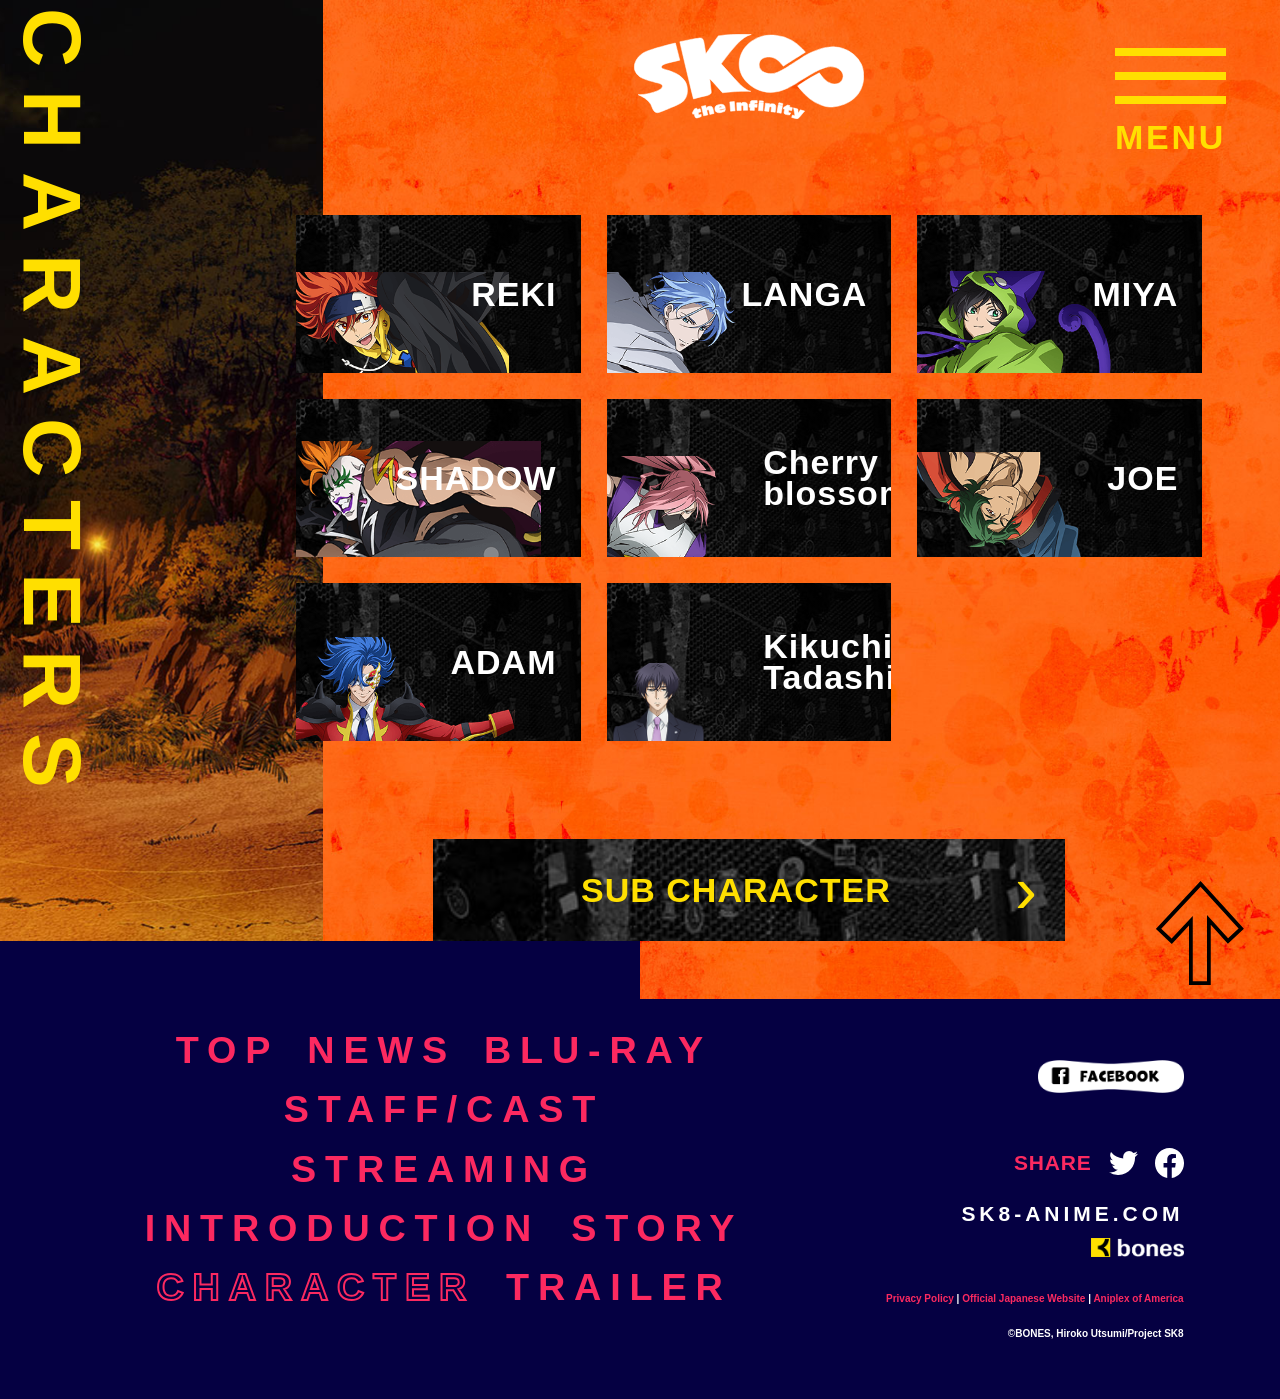
==== characters.html @ 61d5a705 "!add - Добавил секцию charactes - адаптировал заголовок" ====
<!DOCTYPE html>
<html lang="ru">
<head>
    <meta charset="UTF-8">
    <meta name="viewport" content="width=device-width, initial-scale=1.0">
    <link rel="stylesheet" href="reset.css">
    <link rel="stylesheet" href="style.css">
    <title>SK8 Infinity Characters</title>
</head>
<body class="page-characters">
    <div class="page">
        <button class="burger" type="button" aria-label="Open menu">
            <span class="burger__lines" aria-hidden="true">
                <span class="burger__line"></span>
                <span class="burger__line"></span>
                <span class="burger__line"></span>
            </span>
            <span class="burger__text">MENU</span>
        </button>

        <div class="menu-panel" aria-hidden="true">
            <div class="menu-panel__image" aria-hidden="true"></div>
            <nav class="menu-panel__nav" aria-label="Main navigation">
                <a class="menu-panel__link" href="index.html">TOP</a>
                <a class="menu-panel__link" href="index.html#news">NEWS</a>
                <a class="menu-panel__link" href="#">BLU-RAY</a>
                <a class="menu-panel__link" href="#">STAFF/CAST</a>
                <a class="menu-panel__link" href="#">STREAMING</a>
                <a class="menu-panel__link" href="#">INTRODUCTION</a>
                <a class="menu-panel__link" href="#">STORY</a>
                <a class="menu-panel__link menu-panel__link--current" href="characters.html">CHARACTER</a>
                <a class="menu-panel__link" href="#">TRAILER</a>
            </nav>
            <div class="menu-panel__social">
                <a class="menu-panel__facebook" href="#" aria-label="Facebook">
                    <img src="img/footer/btn_facebook.png" alt="Facebook">
                </a>
                <div class="menu-panel__share">
                    <span class="menu-panel__share-label">SHARE</span>
                    <a class="menu-panel__share-link" href="#" aria-label="Twitter">
                        <img src="img/footer/s_twitter.svg" alt="">
                    </a>
                    <a class="menu-panel__share-link" href="#" aria-label="Facebook">
                        <img src="img/footer/s_facebook.svg" alt="">
                    </a>
                </div>
            </div>
        </div>

        <main class="characters-page">
            <section class="characters-section js-reveal-section" aria-labelledby="characters-title">
                <div class="characters-section__bg characters-section__bg--left" aria-hidden="true"></div>
                <div class="characters-section__bg characters-section__bg--right" aria-hidden="true"></div>

                <div class="characters-section__inner">
                    <h1 class="characters-section__title" id="characters-title" aria-label="CHARACTERS">
                        <span class="characters-section__title-letter" aria-hidden="true">C</span>
                        <span class="characters-section__title-letter" aria-hidden="true">H</span>
                        <span class="characters-section__title-letter" aria-hidden="true">A</span>
                        <span class="characters-section__title-letter" aria-hidden="true">R</span>
                        <span class="characters-section__title-letter" aria-hidden="true">A</span>
                        <span class="characters-section__title-letter" aria-hidden="true">C</span>
                        <span class="characters-section__title-letter" aria-hidden="true">T</span>
                        <span class="characters-section__title-letter" aria-hidden="true">E</span>
                        <span class="characters-section__title-letter" aria-hidden="true">R</span>
                        <span class="characters-section__title-letter" aria-hidden="true">S</span>
                    </h1>

                    <div class="characters-section__stage">
                        <img class="characters-section__logo" src="img/logo/logo.svg" alt="SK8 the Infinity">

                        <div class="characters-grid">
                            <a class="characters-card characters-card--reki" href="#">
                                <img class="characters-card__image" src="img/section_characters/thumb_reki.png" alt="Reki">
                                <span class="characters-card__name">REKI</span>
                            </a>
                            <a class="characters-card characters-card--langa" href="#">
                                <img class="characters-card__image" src="img/section_characters/thumb_langa.png" alt="Langa">
                                <span class="characters-card__name">LANGA</span>
                            </a>
                            <a class="characters-card characters-card--miya" href="#">
                                <img class="characters-card__image" src="img/section_characters/thumb_miya.png" alt="Miya">
                                <span class="characters-card__name">MIYA</span>
                            </a>
                            <a class="characters-card characters-card--shadow" href="#">
                                <img class="characters-card__image" src="img/section_characters/thumb_shadow.png" alt="Shadow">
                                <span class="characters-card__name">SHADOW</span>
                            </a>
                            <a class="characters-card characters-card--cherry" href="#">
                                <img class="characters-card__image" src="img/section_characters/thumb_cherry.png" alt="Cherry blossom">
                                <span class="characters-card__name">Cherry blossom</span>
                            </a>
                            <a class="characters-card characters-card--joe" href="#">
                                <img class="characters-card__image" src="img/section_characters/thumb_joe.png" alt="Joe">
                                <span class="characters-card__name">JOE</span>
                            </a>
                            <a class="characters-card characters-card--adam" href="#">
                                <img class="characters-card__image" src="img/section_characters/thumb_adam.png" alt="Adam">
                                <span class="characters-card__name">ADAM</span>
                            </a>
                            <a class="characters-card characters-card--kikuchi" href="#">
                                <img class="characters-card__image" src="img/section_characters/thumb_kikuchi.png" alt="Kikuchi Tadashi">
                                <span class="characters-card__name">Kikuchi Tadashi</span>
                            </a>
                        </div>

                        <a class="characters-section__sub" href="#">
                            <span class="characters-section__sub-text">SUB CHARACTER</span>
                            <span class="characters-section__sub-arrow" aria-hidden="true">&rsaquo;</span>
                        </a>
                    </div>
                </div>

                <div class="characters-section__bottom-bg" aria-hidden="true">
                    <span class="characters-section__bottom-block characters-section__bottom-block--left"></span>
                    <span class="characters-section__bottom-block characters-section__bottom-block--right"></span>
                </div>

                <button class="characters-section__pagetop js-page-top" type="button" aria-label="Back to top">
                    <img src="img/logo/arrow_l_w.svg" alt="">
                </button>
            </section>
        </main>

        <footer class="footer footer--characters">
            <div class="footer__inner">
                <nav class="footer__nav" aria-label="Footer navigation">
                    <span class="footer__nav-row">
                        <a class="footer__nav-link" href="index.html">TOP</a>
                        <a class="footer__nav-link" href="index.html#news">NEWS</a>
                        <a class="footer__nav-link" href="#">BLU-RAY</a>
                    </span>
                    <span class="footer__nav-row">
                        <a class="footer__nav-link" href="#">STAFF/CAST</a>
                    </span>
                    <span class="footer__nav-row">
                        <a class="footer__nav-link" href="#">STREAMING</a>
                    </span>
                    <span class="footer__nav-row">
                        <a class="footer__nav-link" href="#">INTRODUCTION</a>
                        <a class="footer__nav-link" href="#">STORY</a>
                    </span>
                    <span class="footer__nav-row">
                        <a class="footer__nav-link footer__nav-link--current" href="characters.html">CHARACTER</a>
                        <a class="footer__nav-link" href="#">TRAILER</a>
                    </span>
                </nav>

                <div class="footer__side">
                    <a class="footer__facebook" href="#" aria-label="Facebook">
                        <img src="img/footer/btn_facebook.png" alt="Facebook">
                    </a>

                    <div class="footer__share">
                        <span class="footer__share-label">SHARE</span>
                        <a class="footer__share-link" href="#" aria-label="Twitter">
                            <img src="img/footer/s_twitter.svg" alt="">
                        </a>
                        <a class="footer__share-link" href="#" aria-label="Facebook">
                            <img src="img/footer/s_facebook.svg" alt="">
                        </a>
                    </div>

                    <p class="footer__site">SK8-ANIME.COM</p>
                    <a class="footer__studio" href="#" aria-label="bones">
                        <img src="img/footer/logo_bones.png" alt="bones">
                    </a>

                    <div class="footer__meta">
                        <p class="footer__policy">
                            <a href="#">Privacy Policy</a> |
                            <a href="#">Official Japanese Website</a> |
                            <a href="#">Aniplex of America</a>
                        </p>
                        <p class="footer__copy">&copy;BONES, Hiroko Utsumi/Project SK8</p>
                    </div>
                </div>
            </div>
        </footer>
    </div>

    <script src="script/main.js"></script>
</body>
</html>
---- style.css ----
html {
    background: #3f2095;
}

body {
    min-width: 320px;
    background: #3f2095;
    color: #ffffff;
    font-family: Arial, Helvetica, sans-serif;
}

body.is-menu-open {
    overflow: hidden;
}

img {
    display: block;
    max-width: 100%;
}

.page {
    min-height: 100vh;
    overflow: hidden;
}

.burger {
    position: fixed;
    top: 48px;
    right: 54px;
    z-index: 9999;
    isolation: isolate;
    display: inline-grid;
    justify-items: center;
    gap: 16px;
    border: 0;
    background: transparent;
    color: #fc2960;
    cursor: pointer;
    font: inherit;
}

.burger__lines {
    display: flex;
    flex-direction: column;
    justify-self: stretch;
    gap: 16px;
    width: 100%;
}

.burger__line {
    display: block;
    width: 100%;
    height: 8px;
    background: currentColor;
    transition: transform 0.45s cubic-bezier(0.25, 1, 0.5, 1);
}

.burger:hover .burger__line:nth-child(1),
.burger:focus-visible .burger__line:nth-child(1) {
    transform: translateY(24px);
}

.burger:hover .burger__line:nth-child(3),
.burger:focus-visible .burger__line:nth-child(3) {
    transform: translateY(-24px);
}

.burger__text {
    font-family: Impact, "Arial Black", Arial, sans-serif;
    font-size: 34px;
    font-weight: 900;
    line-height: 1;
    letter-spacing: 0.08em;
}

.burger.is-open .burger__line:nth-child(1) {
    transform: translateY(24px);
}

.burger.is-open .burger__line:nth-child(3) {
    transform: translateY(-24px);
}

.menu-panel {
    position: fixed;
    inset: 0;
    z-index: 9990;
    display: grid;
    grid-template-columns: 30.6% minmax(0, 1fr);
    background: #050042;
    opacity: 0;
    overflow-y: auto;
    visibility: hidden;
    pointer-events: none;
    transition: opacity 0.45s ease, visibility 0s linear 0.45s;
}

.menu-panel.is-open {
    opacity: 1;
    visibility: visible;
    pointer-events: auto;
    transition-delay: 0s;
}

.menu-panel__image {
    transform: translateX(-100%);
    background: url("img/burger_menu/menu_img.jpg") center center / cover no-repeat;
    transition: transform 0.85s cubic-bezier(0.16, 1, 0.3, 1);
}

.menu-panel.is-open .menu-panel__image {
    transform: translateX(0);
}

.menu-panel__nav {
    display: flex;
    flex-direction: column;
    align-items: flex-start;
    justify-content: center;
    gap: 20px;
    padding: 58px 9vw 54px 5.6vw;
    font-family: Impact, "Arial Black", Arial, sans-serif;
    font-size: clamp(36px, 3.45vw, 64px);
    font-weight: 900;
    line-height: 1;
    letter-spacing: 0.075em;
}

.menu-panel__link {
    color: #fc2960;
    text-decoration: none;
    -webkit-text-stroke: 0 transparent;
    opacity: 0;
    transform: translateX(90px) scaleX(1.08);
    transform-origin: right center;
    transition: color 0.12s ease, -webkit-text-stroke-color 0.12s ease;
}

.menu-panel.is-open .menu-panel__link {
    animation: menu-panel-link-in 0.55s cubic-bezier(0.16, 1, 0.3, 1) both;
}

.menu-panel.is-open .menu-panel__link:nth-child(1) {
    animation-delay: 0.18s;
}

.menu-panel.is-open .menu-panel__link:nth-child(2) {
    animation-delay: 0.24s;
}

.menu-panel.is-open .menu-panel__link:nth-child(3) {
    animation-delay: 0.3s;
}

.menu-panel.is-open .menu-panel__link:nth-child(4) {
    animation-delay: 0.36s;
}

.menu-panel.is-open .menu-panel__link:nth-child(5) {
    animation-delay: 0.42s;
}

.menu-panel.is-open .menu-panel__link:nth-child(6) {
    animation-delay: 0.48s;
}

.menu-panel.is-open .menu-panel__link:nth-child(7) {
    animation-delay: 0.54s;
}

.menu-panel.is-open .menu-panel__link:nth-child(8) {
    animation-delay: 0.6s;
}

.menu-panel.is-open .menu-panel__link:nth-child(9) {
    animation-delay: 0.66s;
}

.menu-panel__link:not(.menu-panel__link--current):hover,
.menu-panel__link:not(.menu-panel__link--current):focus-visible {
    color: transparent;
    -webkit-text-stroke: 2px #fc2960;
}

.menu-panel__link--current {
    color: transparent;
    -webkit-text-stroke: 2px #fc2960;
}

@keyframes menu-panel-link-in {
    from {
        opacity: 0;
        transform: translateX(90px) scaleX(1.08);
    }

    to {
        opacity: 1;
        transform: translateX(0) scaleX(1);
    }
}

.menu-panel__social {
    position: absolute;
    right: 34px;
    bottom: 14px;
    z-index: 1;
    display: grid;
    justify-items: end;
    gap: 22px;
    opacity: 0;
    transform: translateY(28px);
    transition: opacity 0.35s ease, transform 0.55s cubic-bezier(0.16, 1, 0.3, 1);
}

.menu-panel.is-open .menu-panel__social {
    opacity: 1;
    transform: translateY(0);
    transition-delay: 0.55s;
}

.menu-panel__facebook {
    display: block;
    width: 146px;
    transition: transform 0.35s cubic-bezier(0.16, 1, 0.3, 1);
}

.menu-panel__facebook:hover,
.menu-panel__facebook:focus-visible {
    transform: scale(1.05);
}

.menu-panel__facebook img {
    width: 100%;
}

.menu-panel__share {
    display: flex;
    align-items: center;
    gap: 16px;
}

.menu-panel__share-label {
    color: #fc2960;
    font-family: Impact, "Arial Black", Arial, sans-serif;
    font-size: 21px;
    font-weight: 900;
    line-height: 1;
}

.menu-panel__share-link {
    display: grid;
    place-items: center;
    width: 29px;
    height: 29px;
    transition: transform 0.35s cubic-bezier(0.16, 1, 0.3, 1);
}

.menu-panel__share-link:hover,
.menu-panel__share-link:focus-visible {
    transform: translateY(-4px);
}

.menu-panel__share-link img {
    width: 100%;
    height: 100%;
    object-fit: contain;
}

.hero {
    display: flex;
    align-items: flex-start;
    justify-content: center;
    min-height: 100vh;
    background: #3f2095;
    overflow: hidden;
    padding-top: 24px;
}

.hero__wrapper {
    position: relative;
    width: min(96vw, 1800px);
    min-width: 320px;
    aspect-ratio: 1800 / 1903;
    overflow: hidden;
    isolation: isolate;
    contain: layout paint;
}

.hero__bg,
.hero__layer {
    position: absolute;
    inset: 0;
    width: 100%;
    height: 100%;
    user-select: none;
    pointer-events: none;
}

.hero__bg {
    position: relative;
    z-index: 0;
    object-fit: cover;
}

.hero__layer {
    object-fit: cover;
}

.hero__lame {
    z-index: 1;
    object-fit: cover;
}

.hero__lame--middle {
    z-index: 4;
}

.hero__lame--front,
.hero__lame--small {
    z-index: 9;
}

.hero__character {
    z-index: 2;
}

.hero__character--joe,
.hero__character--miya,
.hero__character--cherry,
.hero__shadow {
    transform-origin: center bottom;
}

.hero__shadow {
    z-index: 3;
}

.hero__main {
    z-index: 6;
}

.hero__logo {
    position: absolute;
    left: 49%;
    bottom: 2.2%;
    z-index: 30;
    width: 25%;
    height: auto;
    transform: translateX(-50%) rotate(-4deg);
    user-select: none;
    pointer-events: none;
}

.facebook-ticker {
    position: absolute;
    left: 2.4%;
    bottom: 0.4%;
    z-index: 10;
    display: flex;
    align-items: center;
    width: 22%;
    min-width: 360px;
    height: 50px;
    overflow: hidden;
    background: #ffdf00;
    color: #050042;
    text-decoration: none;
}

.facebook-ticker__icon {
    flex: 0 0 auto;
    display: grid;
    place-items: center;
    width: 54px;
    height: 100%;
}

.facebook-ticker__icon img {
    width: 19px;
    height: 19px;
    object-fit: contain;
}

.facebook-ticker__viewport {
    flex: 1 1 auto;
    min-width: 0;
    overflow: hidden;
}

.facebook-ticker__track {
    display: flex;
    width: max-content;
    animation: facebookTicker 7s linear infinite;
}

.facebook-ticker__text {
    flex: 0 0 auto;
    padding-right: 38px;
    font-family: Impact, "Arial Black", Arial, sans-serif;
    font-size: 30px;
    font-weight: 900;
    line-height: 1;
    letter-spacing: 0.08em;
    white-space: nowrap;
}

@keyframes facebookTicker {
    from {
        transform: translateX(0);
    }

    to {
        transform: translateX(-33.333%);
    }
}

.scroll-down {
    position: absolute;
    right: 4.7%;
    bottom: 5.2%;
    z-index: 10;
    display: grid;
    justify-items: center;
    gap: 34px;
    color: #ffffff;
    pointer-events: none;
}

.scroll-down__text {
    display: flex;
    flex-direction: row-reverse;
    align-items: flex-start;
    gap: 8px;
    font-family: Impact, "Arial Black", Arial, sans-serif;
    font-size: 30px;
    font-weight: 900;
    line-height: 1;
    letter-spacing: 0.08em;
}

.scroll-down__word {
    writing-mode: vertical-rl;
    text-orientation: mixed;
}

.scroll-down__word:last-child {
    align-self: flex-end;
}

.scroll-down__arrow-wrap {
    display: block;
    width: 96px;
    animation: scrollArrowDown 0.85s cubic-bezier(0.45, 0, 0.55, 1) infinite alternate;
}

.scroll-down__arrow {
    width: 100%;
    height: auto;
    transform: rotate(90deg);
}

@keyframes scrollArrowDown {
    from {
        transform: translateY(0);
    }

    to {
        transform: translateY(18px);
    }
}

.announcement {
    background: #3f2095;
    padding: 72px 7% 15px;
    text-align: center;
}

.announcement__lead,
.announcement__title,
.announcement__button {
    font-family: Impact, "Arial Black", Arial, sans-serif;
    font-weight: 900;
    line-height: 1;
    letter-spacing: 0.04em;
}

.announcement__lead {
    color: #ffffff;
    font-size: clamp(24px, 3vw, 40px);
}

.announcement__title {
    margin-top: 14px;
    color: #ffdf00;
    font-size: clamp(34px, 5vw, 68px);
    letter-spacing: 10px;
}

.announcement__button {
    display: flex;
    align-items: center;
    justify-content: center;
    margin: 33px auto 0;
    width: min(100%, 700px);
    min-height: 76px;
    background: #fc2960;
    color: #ffffff;
    font-size: clamp(24px, 2.8vw, 38px);
    text-decoration: none;
}

.news-section {
    position: relative;
    overflow: hidden;
    background: url("img/section_news/bg_pc.jpg") center center / cover no-repeat;
    color: #050042;
    margin-top: 72px;
    padding: 96px 0 146px;
}

.news-section::before,
.news-section::after {
    position: absolute;
    z-index: 0;
    width: 34%;
    height: 58%;
    background-repeat: no-repeat;
    background-size: contain;
    pointer-events: none;
    content: "";
}

.news-section::before {
    top: 0;
    right: 0;
    background-image: url("img/section_news/news_bg_splash01.png");
    background-position: top right;
}

.news-section::after {
    bottom: 0;
    left: 0;
    background-image: url("img/section_news/news_bg_splash02.png");
    background-position: bottom left;
}

.news-section__inner {
    position: relative;
    z-index: 1;
    display: grid;
    grid-template-columns: 120px minmax(0, 1fr);
    gap: 34px;
    width: min(72vw, 1340px);
    margin: 0 auto;
}

.news-section__title {
    justify-self: end;
    writing-mode: vertical-rl;
    font-family: Impact, "Arial Black", Arial, sans-serif;
    font-weight: 900;
    font-size: 0;
    line-height: 0;
    letter-spacing: 0;
}

.news-section__title-letter {
    display: inline-block;
    opacity: 0;
    font-size: clamp(72px, 6.3vw, 118px);
    line-height: 0.72;
    letter-spacing: 0;
    transform: translate(-220px, 420px);
    transition: opacity 0.45s ease, transform 0.85s cubic-bezier(0.16, 1, 0.3, 1);
}

.news-section.is-visible .news-section__title-letter {
    opacity: 1;
    transform: translate(0, 0);
}

.news-section.is-visible .news-section__title-letter:nth-child(1) {
    transition-delay: 0.3s;
}

.news-section.is-visible .news-section__title-letter:nth-child(2) {
    transition-delay: 0.42s;
}

.news-section.is-visible .news-section__title-letter:nth-child(3) {
    transition-delay: 0.54s;
}

.news-section.is-visible .news-section__title-letter:nth-child(4) {
    transition-delay: 0.66s;
}

.news-section:not(.is-visible) .news-section__title-letter:nth-child(1) {
    transition-delay: 0.18s;
}

.news-section:not(.is-visible) .news-section__title-letter:nth-child(2) {
    transition-delay: 0.12s;
}

.news-section:not(.is-visible) .news-section__title-letter:nth-child(3) {
    transition-delay: 0.06s;
}

.news-section:not(.is-visible) .news-section__title-letter:nth-child(4) {
    transition-delay: 0s;
}

.news-section__content {
    min-width: 0;
    padding-top: 24px;
}

.news-list {
    display: grid;
    gap: 11px;
    opacity: 0;
    transform: translateX(180px) scaleX(1.12);
    transform-origin: right center;
    transition: opacity 0.2s ease, transform 0.42s cubic-bezier(0.16, 1, 0.3, 1);
    transition-delay: 0s;
}

.news-section.is-visible .news-list {
    opacity: 1;
    transform: translateX(0) scaleX(1);
    transition-delay: 0.46s;
}

.news-list__item {
    position: relative;
    background: #050042;
    overflow: hidden;
}

.news-list__item::before {
    position: absolute;
    inset: 0;
    z-index: 0;
    transform: scaleX(0);
    transform-origin: left center;
    background: #ffdf00;
    transition: transform 0.55s cubic-bezier(0.16, 1, 0.3, 1);
    content: "";
}

.news-list__item:hover::before,
.news-list__item:focus-within::before {
    transform: scaleX(1);
}

.news-list__link {
    position: relative;
    z-index: 1;
    display: grid;
    grid-template-columns: 210px minmax(0, 1fr) 56px;
    align-items: center;
    min-height: 102px;
    padding: 0 18px 0 0;
    color: #ffffff;
    text-decoration: none;
    transition: color 0.25s ease;
}

.news-list__item:hover .news-list__link,
.news-list__item:focus-within .news-list__link {
    color: #050042;
}

.news-list__date {
    justify-self: start;
    transform: rotate(-5deg);
    background: #ffdf00;
    color: #050042;
    padding: 4px 10px 6px;
    font-family: Impact, "Arial Black", Arial, sans-serif;
    font-size: clamp(24px, 2vw, 38px);
    font-weight: 900;
    line-height: 0.9;
    letter-spacing: 0.02em;
    white-space: nowrap;
}

.news-list__text {
    min-width: 0;
    font-family: Impact, "Arial Black", Arial, sans-serif;
    font-size: clamp(17px, 1.25vw, 24px);
    font-weight: 900;
    line-height: 1.2;
}

.news-list__arrow {
    justify-self: center;
    color: #ffffff;
    font-family: Arial, Helvetica, sans-serif;
    font-size: 68px;
    font-weight: 400;
    line-height: 1;
    transition: color 0.25s ease;
}

.news-list__item:hover .news-list__arrow,
.news-list__item:focus-within .news-list__arrow {
    color: #050042;
}

.news-section__more {
    display: inline-flex;
    align-items: center;
    justify-content: flex-end;
    gap: 10px;
    float: right;
    margin-top: 28px;
    color: #050042;
    font-family: Impact, "Arial Black", Arial, sans-serif;
    font-size: 24px;
    font-weight: 900;
    line-height: 1;
    text-align: right;
    text-decoration: none;
    letter-spacing: 0.04em;
    opacity: 0;
    transform: translateX(180px) scaleX(1.12);
    transform-origin: right center;
    transition: opacity 0.2s ease, transform 0.42s cubic-bezier(0.16, 1, 0.3, 1);
    transition-delay: 0s;
}

.news-section.is-visible .news-section__more {
    opacity: 1;
    transform: translateX(0) scaleX(1);
    transition-delay: 0.46s;
}

.news-section__more span {
    display: inline-block;
    font-size: 16px;
    line-height: 1;
    transition: transform 0.35s cubic-bezier(0.16, 1, 0.3, 1);
}

.news-section__more:hover span,
.news-section__more:focus-visible span {
    transform: translateX(10px);
}

.news-section__cover {
    position: absolute;
    inset: -1px 0 -2px;
    z-index: 5;
    display: flex;
    clip-path: polygon(0 0, 100% 0, 100% calc(100% - 44px), 50% calc(100% - 44px), 50% calc(100% - 94px), 0 calc(100% - 94px));
    pointer-events: none;
}

.news-section__bottom-bg {
    position: absolute;
    inset: auto 0 -2px;
    z-index: 1;
    height: 102px;
    pointer-events: none;
}

.news-section__bottom-block {
    position: absolute;
    background: #050042;
}

.news-section__bottom-block--left {
    left: 0;
    bottom: 0;
    width: calc(50% + 1px);
    height: 94px;
}

.news-section__bottom-block--right {
    right: 0;
    bottom: 0;
    width: calc(50% + 1px);
    height: 44px;
}


.news-section__pagetop {
    position: absolute;
    right: 2.4%;
    bottom: 42px;
    z-index: 2;
    width: 104px;
    border: 0;
    background: transparent;
    cursor: pointer;
    transform: rotate(-90deg);
}

.news-section__pagetop img {
    width: 100%;
    height: auto;
    filter: brightness(0) saturate(100%) invert(6%) sepia(89%) saturate(2512%) hue-rotate(244deg) brightness(75%) contrast(112%);
    transition: transform 0.4s cubic-bezier(0.16, 1, 0.3, 1);
}

.news-section__pagetop:hover img,
.news-section__pagetop:focus-visible img {
    transform: translateX(14px);
}

.news-section__cover-line {
    flex: 1 0 25.08%;
    margin-left: -1px;
    background: #3f2095;
    transform: scaleY(1);
    transform-origin: center bottom;
    transition: transform 1.2s cubic-bezier(0.16, 1, 0.3, 1);
}

.news-section__cover-line:first-child {
    margin-left: 0;
}

.news-section.is-visible .news-section__cover-line {
    transform: scaleY(0);
}

.news-section.is-visible .news-section__cover-line:nth-child(4) {
    transition-delay: 0s;
}

.news-section.is-visible .news-section__cover-line:nth-child(3) {
    transition-delay: 0.12s;
}

.news-section.is-visible .news-section__cover-line:nth-child(2) {
    transition-delay: 0.24s;
}

.news-section.is-visible .news-section__cover-line:nth-child(1) {
    transition-delay: 0.36s;
}

.news-section:not(.is-visible) .news-section__cover-line:nth-child(4) {
    transition-delay: 0.36s;
}

.news-section:not(.is-visible) .news-section__cover-line:nth-child(3) {
    transition-delay: 0.24s;
}

.news-section:not(.is-visible) .news-section__cover-line:nth-child(2) {
    transition-delay: 0.12s;
}

.news-section:not(.is-visible) .news-section__cover-line:nth-child(1) {
    transition-delay: 0s;
}

.footer {
    position: relative;
    min-height: 290px;
    background: #050042;
    color: #ffffff;
    overflow: hidden;
}

.footer__inner {
    position: relative;
    display: grid;
    grid-template-columns: minmax(0, 1fr) 277px;
    column-gap: 6%;
    width: min(82%, 1046px);
    margin: 0 auto;
    padding: 32px 0 58px;
}

.footer__nav {
    display: flex;
    flex-direction: column;
    align-items: center;
    gap: 20px;
    max-width: 654px;
    font-family: Impact, "Arial Black", Arial, sans-serif;
    font-size: clamp(31px, 2.95vw, 51px);
    font-weight: 900;
    line-height: 1.04;
    letter-spacing: 0.234em;
    text-align: center;
}

.footer__nav-row {
    display: flex;
    align-items: center;
    justify-content: center;
    gap: 28px;
    width: 100%;
    white-space: nowrap;
}

.footer__nav-row:nth-child(4),
.footer__nav-row:nth-child(5) {
    gap: 31px;
}

.footer__nav-link {
    color: #fc2960;
    text-decoration: none;
    -webkit-text-stroke: 0 transparent;
    transition: color 0.25s ease, -webkit-text-stroke-color 0.25s ease;
}

.footer__nav-link:not(.footer__nav-link--current):hover,
.footer__nav-link:not(.footer__nav-link--current):focus-visible {
    color: transparent;
    -webkit-text-stroke: 2px #fc2960;
}

.footer__nav-link--current {
    color: transparent;
    -webkit-text-stroke: 2px #fc2960;
}

.footer__side {
    display: grid;
    justify-items: end;
    align-content: start;
    padding-top: 29px;
}

.footer__facebook {
    display: block;
    width: 146px;
    margin-left: 0;
    transition: transform 0.35s cubic-bezier(0.16, 1, 0.3, 1);
}

.footer__facebook:hover,
.footer__facebook:focus-visible {
    transform: scale(1.05);
}

.footer__facebook img {
    width: 100%;
}

.footer__share {
    display: flex;
    align-items: center;
    gap: 17px;
    margin-top: 55px;
    justify-self: end;
}

.footer__share-label {
    color: #fc2960;
    font-family: Impact, "Arial Black", Arial, sans-serif;
    font-size: 21px;
    font-weight: 900;
    letter-spacing: 0.04em;
}

.footer__share-link {
    display: grid;
    place-items: center;
    width: 29px;
    height: 29px;
    transition: transform 0.35s cubic-bezier(0.16, 1, 0.3, 1);
}

.footer__share-link:hover,
.footer__share-link:focus-visible {
    transform: translateY(-4px);
}

.footer__share-link img {
    width: 100%;
    height: 100%;
    object-fit: contain;
}

.footer__site {
    margin-top: 26px;
    font-family: Impact, "Arial Black", Arial, sans-serif;
    font-size: 21px;
    font-weight: 900;
    line-height: 1;
    letter-spacing: 0.19em;
    text-align: right;
}

.footer__studio {
    display: block;
    margin-top: 14px;
    width: 93px;
    transition: opacity 0.25s ease;
}

.footer__studio:hover,
.footer__studio:focus-visible {
    opacity: 0.75;
}

.footer__studio img {
    width: 100%;
}

.footer__meta {
    justify-self: end;
    margin-top: 34px;
    text-align: right;
}

.footer__policy,
.footer__copy {
    color: #ffffff;
    font-family: Arial, Helvetica, sans-serif;
    font-size: 10px;
    font-weight: 700;
    line-height: 1.5;
}

.footer__policy {
    white-space: nowrap;
}

.footer__policy a {
    color: #fc2960;
    text-decoration: none;
    white-space: nowrap;
}

.footer__policy a:hover,
.footer__policy a:focus-visible {
    text-decoration: underline;
}

.footer__copy {
    margin-top: 20px;
}

.page-characters .burger {
    color: #ffdf00;
}

.characters-page {
    background: #3f2095;
}

.characters-section {
    position: relative;
    overflow: hidden;
    min-height: 100vh;
    padding: 0 0 58px;
    background: #3f2095;
}

.characters-section__bg {
    position: absolute;
    top: 0;
    bottom: 0;
    background-repeat: no-repeat;
    background-size: cover;
    background-position: center;
    transition: transform 1s cubic-bezier(0.16, 1, 0.3, 1);
}

.characters-section__bg--left {
    left: 0;
    width: 27.6%;
    background-image: url("img/section_characters/bg_img_pc.jpg");
    transform: translateX(-100%);
}

.characters-section__bg--right {
    right: 0;
    width: 74.8%;
    background-image: url("img/section_characters/bg_orange_sp.jpg");
    transform: translateX(100%);
}

.characters-section.is-visible .characters-section__bg {
    transform: translateX(0);
}

.characters-section__inner {
    position: relative;
    z-index: 1;
    display: block;
    width: min(96vw, 1900px);
    margin: 0 auto;
    padding: 34px 52px 0 0;
}

.characters-section__title {
    position: absolute;
    top: 8px;
    left: -6px;
    display: block;
    z-index: 2;
    color: #ffdf00;
    font-family: Impact, "Arial Black", Arial, sans-serif;
    font-size: 82px;
    font-weight: 900;
    line-height: 0.78;
    letter-spacing: 0;
    text-transform: uppercase;
    writing-mode: vertical-rl;
    text-orientation: mixed;
}

.characters-section__title-letter {
    display: inline-block;
    opacity: 0;
    transform: translate(-54px, 110px);
    transition: transform 0.52s cubic-bezier(0.16, 1, 0.3, 1), opacity 0.36s ease;
}

.characters-section.is-visible .characters-section__title-letter {
    opacity: 1;
    transform: translate(0, 0);
}

.characters-section.is-visible .characters-section__title-letter:nth-child(1) {
    transition-delay: 0.08s;
}

.characters-section.is-visible .characters-section__title-letter:nth-child(2) {
    transition-delay: 0.12s;
}

.characters-section.is-visible .characters-section__title-letter:nth-child(3) {
    transition-delay: 0.16s;
}

.characters-section.is-visible .characters-section__title-letter:nth-child(4) {
    transition-delay: 0.2s;
}

.characters-section.is-visible .characters-section__title-letter:nth-child(5) {
    transition-delay: 0.24s;
}

.characters-section.is-visible .characters-section__title-letter:nth-child(6) {
    transition-delay: 0.28s;
}

.characters-section.is-visible .characters-section__title-letter:nth-child(7) {
    transition-delay: 0.32s;
}

.characters-section.is-visible .characters-section__title-letter:nth-child(8) {
    transition-delay: 0.36s;
}

.characters-section.is-visible .characters-section__title-letter:nth-child(9) {
    transition-delay: 0.4s;
}

.characters-section.is-visible .characters-section__title-letter:nth-child(10) {
    transition-delay: 0.44s;
}

.characters-section__stage {
    position: relative;
    padding-left: 270px;
    opacity: 0;
    transform: translateX(88px);
    transition: transform 0.95s cubic-bezier(0.16, 1, 0.3, 1), opacity 0.46s ease;
}

.characters-section.is-visible .characters-section__stage {
    opacity: 1;
    transform: translateX(0);
    transition-delay: 0.18s;
}

.characters-section__logo {
    width: clamp(210px, 18vw, 300px);
    margin: 0 auto 96px;
    transform: translateY(-46px);
    opacity: 0;
    transition: transform 0.72s cubic-bezier(0.16, 1, 0.3, 1), opacity 0.32s ease;
}

.characters-section.is-visible .characters-section__logo {
    transform: translateY(0);
    opacity: 1;
    transition-delay: 0.28s;
}

.characters-grid {
    display: grid;
    grid-template-columns: repeat(3, minmax(0, 1fr));
    gap: 26px;
    width: min(100%, 1080px);
    margin: 0 auto;
}

.characters-card {
    position: relative;
    display: flex;
    align-items: center;
    min-height: 158px;
    padding: 18px 24px;
    overflow: hidden;
    background: #101010 url("img/section_characters/thumb_base.jpg") center center / cover no-repeat;
    color: #ffffff;
    text-decoration: none;
    opacity: 0;
    transform: translateY(76px) scale(0.96);
    transition: transform 0.65s cubic-bezier(0.16, 1, 0.3, 1), opacity 0.36s ease;
}

.characters-card::after {
    content: "";
    position: absolute;
    inset: 0;
    background: linear-gradient(90deg, rgba(0, 0, 0, 0.08) 0%, rgba(0, 0, 0, 0.42) 44%, rgba(0, 0, 0, 0.76) 100%);
}

.characters-section.is-visible .characters-card {
    opacity: 1;
    transform: translateY(0) scale(1);
}

.characters-section.is-visible .characters-card:nth-child(1) {
    transition-delay: 0.34s;
}

.characters-section.is-visible .characters-card:nth-child(2) {
    transition-delay: 0.4s;
}

.characters-section.is-visible .characters-card:nth-child(3) {
    transition-delay: 0.46s;
}

.characters-section.is-visible .characters-card:nth-child(4) {
    transition-delay: 0.52s;
}

.characters-section.is-visible .characters-card:nth-child(5) {
    transition-delay: 0.58s;
}

.characters-section.is-visible .characters-card:nth-child(6) {
    transition-delay: 0.64s;
}

.characters-section.is-visible .characters-card:nth-child(7) {
    transition-delay: 0.7s;
}

.characters-section.is-visible .characters-card:nth-child(8) {
    transition-delay: 0.76s;
}

.characters-card:hover,
.characters-card:focus-visible {
    transform: translateY(-4px);
}

.characters-card__image,
.characters-card__name {
    position: relative;
    z-index: 1;
}

.characters-card__image {
    position: absolute;
    left: 0;
    bottom: 0;
    max-width: none;
    pointer-events: none;
}

.characters-card__name {
    margin-left: auto;
    font-family: Impact, "Arial Black", Arial, sans-serif;
    font-size: clamp(34px, 2.3vw, 52px);
    font-weight: 900;
    line-height: 0.96;
    letter-spacing: 0.03em;
    text-align: right;
}

.characters-card--reki .characters-card__image {
    width: 75%;
}

.characters-card--langa .characters-card__image {
    width: 75%;
}

.characters-card--miya .characters-card__image {
    width: 76%;
}

.characters-card--shadow .characters-card__image {
    width: 86%;
}

.characters-card--cherry .characters-card__image {
    width: 75%;
}

.characters-card--joe .characters-card__image {
    width: 78%;
}

.characters-card--adam .characters-card__image {
    width: 77%;
}

.characters-card--kikuchi .characters-card__image {
    width: 58%;
}

.characters-card--cherry .characters-card__name,
.characters-card--kikuchi .characters-card__name {
    max-width: 44%;
    line-height: 0.92;
}

.characters-section__sub {
    display: grid;
    grid-template-columns: 1fr auto;
    align-items: center;
    gap: 18px;
    width: min(100%, 632px);
    min-height: 102px;
    margin: 98px auto 0;
    padding: 0 28px 0 148px;
    background: #050505 url("img/section_characters/thumb_base.jpg") center center / cover no-repeat;
    color: #ffdf00;
    text-decoration: none;
}

.characters-section__sub-text,
.characters-section__sub-arrow {
    position: relative;
    z-index: 1;
}

.characters-section__sub-text {
    font-family: Impact, "Arial Black", Arial, sans-serif;
    font-size: clamp(34px, 2.5vw, 50px);
    font-weight: 900;
    line-height: 1;
    letter-spacing: 0.03em;
}

.characters-section__sub-arrow {
    font-size: 66px;
    line-height: 1;
    transition: transform 0.35s cubic-bezier(0.16, 1, 0.3, 1);
}

.characters-section__sub:hover .characters-section__sub-arrow,
.characters-section__sub:focus-visible .characters-section__sub-arrow {
    transform: translateX(10px);
}

.characters-section__bottom-bg {
    position: absolute;
    inset: auto 0 0;
    z-index: 1;
    height: 58px;
    pointer-events: none;
}

.characters-section__bottom-block {
    position: absolute;
    bottom: 0;
    background: #050042;
}

.characters-section__bottom-block--left {
    left: 0;
    width: 50%;
    height: 58px;
}

.characters-section__bottom-block--right {
    right: 0;
    width: 0;
    height: 0;
}

.characters-section__pagetop {
    position: absolute;
    right: 2.2%;
    bottom: 22px;
    z-index: 2;
    width: 104px;
    border: 0;
    background: transparent;
    cursor: pointer;
    transform: rotate(-90deg);
}

.characters-section__pagetop img {
    width: 100%;
    height: auto;
    filter: brightness(0) saturate(100%);
    transition: transform 0.4s cubic-bezier(0.16, 1, 0.3, 1);
}

.characters-section__pagetop:hover img,
.characters-section__pagetop:focus-visible img {
    transform: translateX(14px);
}

@media (max-width: 700px) {
    .burger {
        top: 28px;
        right: 24px;
        gap: 10px;
    }

    .burger__lines {
        gap: 10px;
    }

    .burger__line {
        height: 7px;
    }

    .burger:hover .burger__line:nth-child(1),
    .burger:focus-visible .burger__line:nth-child(1) {
        transform: translateY(17px);
    }

    .burger:hover .burger__line:nth-child(3),
    .burger:focus-visible .burger__line:nth-child(3) {
        transform: translateY(-17px);
    }

    .burger__text {
        font-size: 24px;
    }

    .burger.is-open .burger__line:nth-child(1) {
        transform: translateY(17px);
    }

    .burger.is-open .burger__line:nth-child(3) {
        transform: translateY(-17px);
    }

    .menu-panel {
        grid-template-columns: 1fr;
    }

    .menu-panel__image {
        display: none;
    }

    .menu-panel__nav {
        gap: 18px;
        padding: 76px 28px 34px;
        font-size: 34px;
    }

    .menu-panel__social {
        position: static;
        justify-items: start;
        gap: 22px;
        padding: 0 28px 26px;
    }

    .menu-panel__facebook {
        width: 138px;
    }

    .menu-panel__share-label {
        font-size: 20px;
    }

    .hero {
        align-items: stretch;
    }

    .hero__wrapper {
        width: 100vw;
    }

    .hero__logo {
        bottom: 2.8%;
        width: 58%;
    }

    .facebook-ticker {
        left: 0;
        bottom: 10%;
        width: 72%;
        min-width: 0;
        height: 42px;
    }

    .facebook-ticker__icon {
        width: 44px;
    }

    .facebook-ticker__icon img {
        width: 17px;
        height: 17px;
    }

    .facebook-ticker__text {
        padding-right: 28px;
        font-size: 24px;
    }

    .scroll-down {
        right: 5%;
        bottom: 5%;
        gap: 24px;
    }

    .scroll-down__text {
        font-size: 20px;
        gap: 6px;
    }

    .scroll-down__arrow-wrap {
        width: 64px;
    }

    .announcement {
        padding: 18px 18px 26px;
    }

    .announcement__title {
        margin-top: 10px;
        font-size: clamp(32px, 11vw, 52px);
    }

    .announcement__button {
        margin-top: 22px;
        min-height: 58px;
    }

    .news-section {
        margin-top: 48px;
        padding: 62px 18px 116px;
    }

    .news-section::before,
    .news-section::after {
        width: 58%;
        height: 36%;
    }

    .news-section__inner {
        display: block;
        width: 100%;
    }

    .news-section__title {
        margin-bottom: 24px;
        writing-mode: horizontal-tb;
    }

    .news-section__title-letter {
        font-size: 60px;
        line-height: 0.8;
        transform: translate(-120px, 120px);
    }

    .news-section__content {
        padding-top: 0;
    }

    .news-list__link {
        grid-template-columns: 1fr 34px;
        row-gap: 12px;
        min-height: 112px;
        padding: 14px 8px 14px 12px;
    }

    .news-list__date {
        grid-column: 1 / -1;
        font-size: 27px;
    }

    .news-list__text {
        font-size: 18px;
    }

    .news-list__arrow {
        font-size: 48px;
    }

    .news-section__more {
        margin-top: 22px;
        font-size: 22px;
    }

    .news-section__pagetop {
        right: 12px;
        bottom: -4px;
        width: 74px;
    }

    .news-section__bottom-bg {
        height: 82px;
    }

    .news-section__cover {
        clip-path: polygon(0 0, 100% 0, 100% calc(100% - 36px), 50% calc(100% - 36px), 50% calc(100% - 76px), 0 calc(100% - 76px));
    }

    .news-section__bottom-block--left {
        width: calc(50% + 1px);
        height: 76px;
    }

    .news-section__bottom-block--right {
        height: 36px;
        width: calc(50% + 1px);
    }

    .characters-section {
        min-height: auto;
        padding-bottom: 42px;
    }

    .characters-section__bg--left {
        width: 38%;
        background-position: 28% center;
    }

    .characters-section__bg--right {
        width: 74%;
        background-position: 58% center;
    }

    .characters-section__inner {
        display: block;
        width: 100%;
        padding: 28px 18px 0 0;
    }

    .characters-section__title {
        position: absolute;
        top: 8px;
        left: -10px;
        font-size: 48px;
        line-height: 0.8;
        z-index: 2;
    }

    .characters-section__title-letter {
        transform: translate(-22px, 56px);
    }

    .characters-section__stage {
        padding-left: 92px;
    }

    .characters-section__logo {
        width: 180px;
        margin: 12px auto 42px;
    }

    .characters-grid {
        grid-template-columns: 1fr;
        gap: 14px;
    }

    .characters-card {
        min-height: 124px;
        padding: 14px 18px;
    }

    .characters-card__name {
        font-size: 34px;
    }

    .characters-card--cherry .characters-card__name,
    .characters-card--kikuchi .characters-card__name {
        max-width: 48%;
    }

    .characters-section__sub {
        width: calc(100% - 36px);
        min-height: 74px;
        margin-top: 42px;
        padding: 0 20px 0 74px;
    }

    .characters-section__sub-text {
        font-size: 26px;
    }

    .characters-section__sub-arrow {
        font-size: 46px;
    }

    .characters-section__bottom-bg {
        height: 42px;
    }

    .characters-section__bottom-block--left {
        width: 52%;
        height: 42px;
    }

    .characters-section__pagetop {
        right: 10px;
        bottom: -4px;
        width: 74px;
    }

    .footer {
        min-height: auto;
    }

    .footer__inner {
        display: block;
        width: 88%;
        padding: 58px 0 120px;
    }

    .footer__nav {
        align-items: flex-start;
        gap: 18px;
        font-size: 26px;
        text-align: left;
    }

    .footer__nav-row {
        flex-wrap: wrap;
        justify-content: flex-start;
        gap: 14px 20px;
        white-space: normal;
    }

    .footer__side {
        margin-top: 48px;
        padding-top: 0;
    }

    .footer__facebook {
        width: 170px;
        margin-left: 0;
    }

    .footer__share {
        margin-top: 38px;
    }

    .footer__meta {
        margin-top: 34px;
        text-align: left;
    }

}
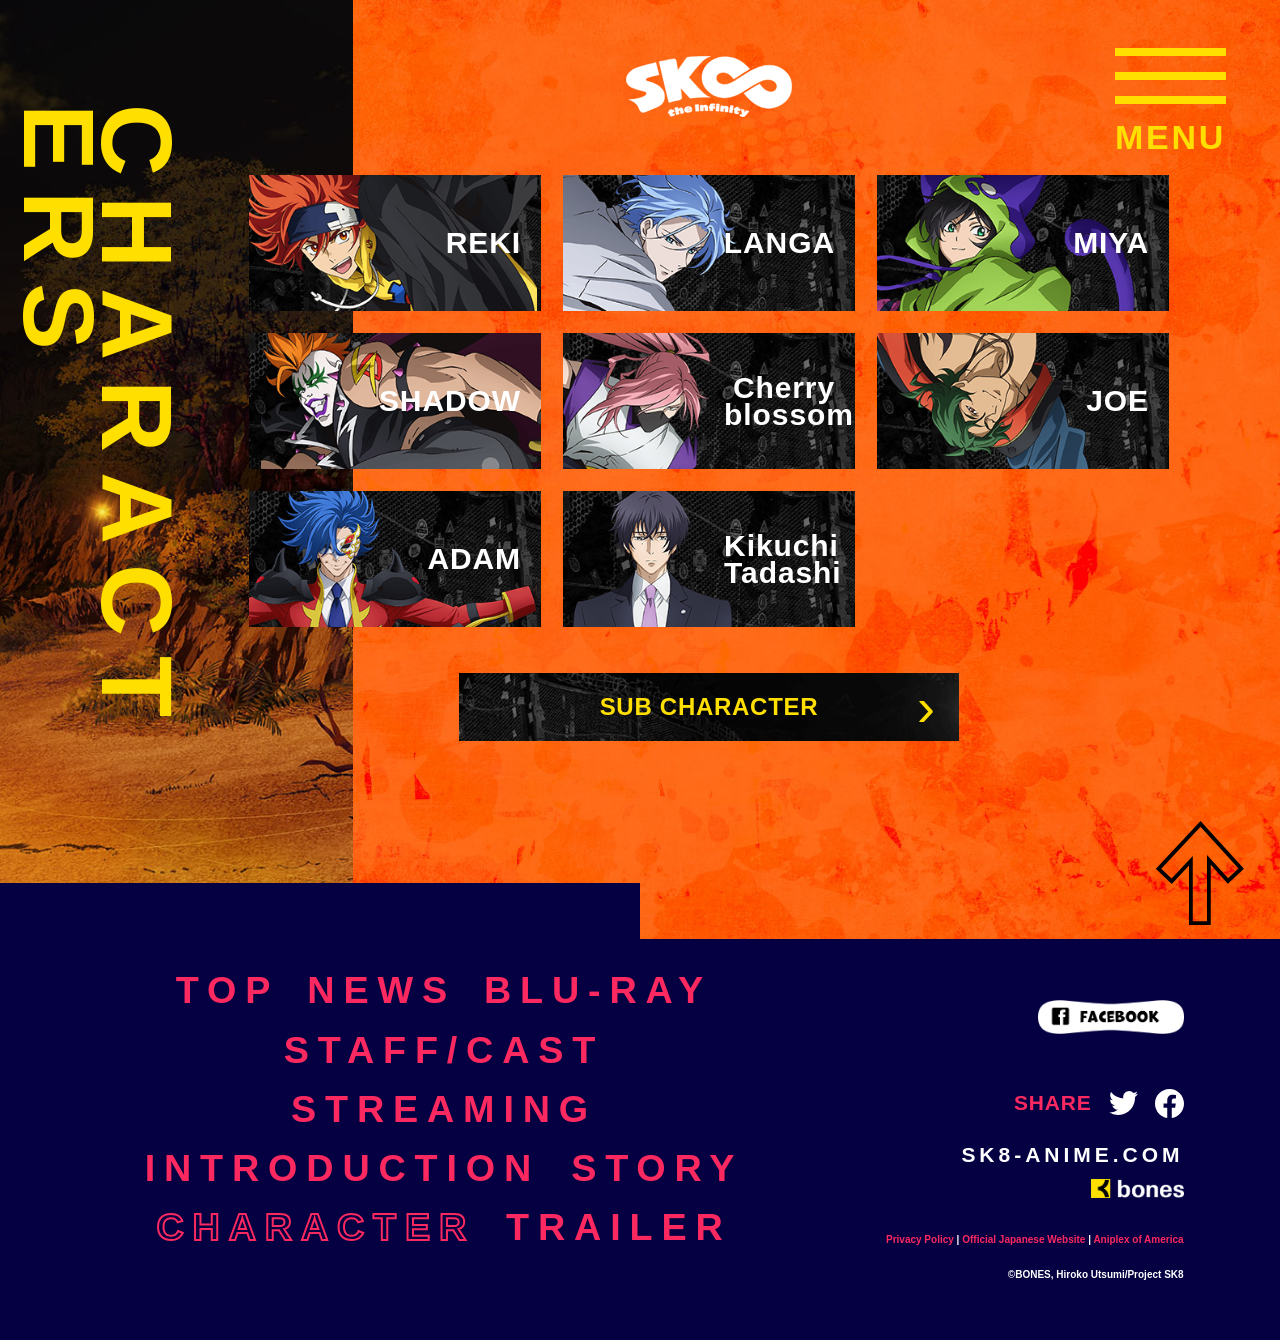
==== commit 7dc60b10: "!fix - очередной фикс багов" ====
--- a/characters.html
+++ b/characters.html
@@ -3,6 +3,7 @@
 <head>
     <meta charset="UTF-8">
     <meta name="viewport" content="width=device-width, initial-scale=1.0">
+    <meta name="theme-color" content="#050042">
     <link rel="stylesheet" href="reset.css">
     <link rel="stylesheet" href="style.css">
     <title>SK8 Infinity Characters</title>
--- a/style.css
+++ b/style.css
@@ -1,16 +1,42 @@
 html {
     background: #3f2095;
+    --app-height: 100vh;
 }
 
 body {
     min-width: 320px;
+    overflow-x: hidden;
     background: #3f2095;
     color: #ffffff;
     font-family: Arial, Helvetica, sans-serif;
 }
 
+html:has(body.page-characters),
+body.page-characters {
+    background: #050042;
+}
+
+body.page-characters .page {
+    background: #050042;
+}
+
 body.is-menu-open {
+    position: fixed;
+    inset: 0;
+    width: 100%;
     overflow: hidden;
+    height: var(--app-height);
+    background: #050042;
+}
+
+body.is-menu-open .page > :not(.burger):not(.menu-panel) {
+    visibility: hidden;
+}
+
+@supports (height: 100dvh) {
+    body.is-menu-open {
+        height: 100dvh;
+    }
 }
 
 img {
@@ -83,10 +109,12 @@
 
 .menu-panel {
     position: fixed;
-    inset: 0;
+    inset: 0 0 auto;
     z-index: 9990;
     display: grid;
     grid-template-columns: 30.6% minmax(0, 1fr);
+    height: calc(100vh + 80px);
+    min-height: calc(100vh + 80px);
     background: #050042;
     opacity: 0;
     overflow-y: auto;
@@ -272,8 +300,15 @@
     justify-content: center;
     min-height: 100vh;
     background: #3f2095;
-    overflow: hidden;
+    overflow: visible;
     padding-top: 24px;
+}
+
+@supports (height: 100dvh) {
+    .menu-panel {
+        height: 100dvh;
+        min-height: 100dvh;
+    }
 }
 
 .hero__wrapper {
@@ -343,7 +378,7 @@
     position: absolute;
     left: 49%;
     bottom: 2.2%;
-    z-index: 30;
+    z-index: 80;
     width: 25%;
     height: auto;
     transform: translateX(-50%) rotate(-4deg);
@@ -358,8 +393,8 @@
     z-index: 10;
     display: flex;
     align-items: center;
-    width: 22%;
-    min-width: 360px;
+    width: 17%;
+    min-width: 280px;
     height: 50px;
     overflow: hidden;
     background: #ffdf00;
@@ -404,6 +439,10 @@
     white-space: nowrap;
 }
 
+.facebook-ticker--announcement {
+    display: none;
+}
+
 @keyframes facebookTicker {
     from {
         transform: translateX(0);
@@ -411,6 +450,46 @@
 
     to {
         transform: translateX(-33.333%);
+    }
+}
+
+@media (max-width: 900px) {
+    .announcement {
+        padding-bottom: 0;
+    }
+
+    .news-section {
+        margin-top: 0;
+    }
+
+    .hero .facebook-ticker {
+        display: none;
+    }
+
+    .facebook-ticker--announcement {
+        position: relative;
+        left: auto;
+        bottom: auto;
+        z-index: 1;
+        display: flex;
+        width: 100vw;
+        min-width: 0;
+        height: 42px;
+        margin: 58px calc(50% - 50vw) 0;
+    }
+
+    .facebook-ticker--announcement .facebook-ticker__icon {
+        width: 44px;
+    }
+
+    .facebook-ticker--announcement .facebook-ticker__icon img {
+        width: 17px;
+        height: 17px;
+    }
+
+    .facebook-ticker--announcement .facebook-ticker__text {
+        padding-right: 30px;
+        font-size: 24px;
     }
 }
 
@@ -1046,15 +1125,22 @@
 }
 
 .characters-page {
-    background: #3f2095;
+    background: #050042;
 }
 
 .characters-section {
     position: relative;
+    box-sizing: border-box;
     overflow: hidden;
     min-height: 100vh;
-    padding: 0 0 58px;
-    background: #3f2095;
+    padding: 48px 0 172px;
+    background: #050042 url("img/section_characters/bg_orange_sp.jpg") center center / cover no-repeat;
+}
+
+.characters-section *,
+.characters-section *::before,
+.characters-section *::after {
+    box-sizing: border-box;
 }
 
 .characters-section__bg {
@@ -1064,7 +1150,7 @@
     background-repeat: no-repeat;
     background-size: cover;
     background-position: center;
-    transition: transform 1s cubic-bezier(0.16, 1, 0.3, 1);
+    transition: transform 1.45s cubic-bezier(0.16, 1, 0.3, 1);
 }
 
 .characters-section__bg--left {
@@ -1075,13 +1161,10 @@
 }
 
 .characters-section__bg--right {
-    right: 0;
-    width: 74.8%;
-    background-image: url("img/section_characters/bg_orange_sp.jpg");
-    transform: translateX(100%);
-}
-
-.characters-section.is-visible .characters-section__bg {
+    display: none;
+}
+
+.characters-section.is-visible .characters-section__bg--left {
     transform: translateX(0);
 }
 
@@ -1096,16 +1179,16 @@
 
 .characters-section__title {
     position: absolute;
-    top: 8px;
+    top: 56px;
     left: -6px;
     display: block;
     z-index: 2;
     color: #ffdf00;
     font-family: Impact, "Arial Black", Arial, sans-serif;
-    font-size: 82px;
+    font-size: 100px;
     font-weight: 900;
     line-height: 0.78;
-    letter-spacing: 0;
+    letter-spacing: -0.04em;
     text-transform: uppercase;
     writing-mode: vertical-rl;
     text-orientation: mixed;
@@ -1115,7 +1198,7 @@
     display: inline-block;
     opacity: 0;
     transform: translate(-54px, 110px);
-    transition: transform 0.52s cubic-bezier(0.16, 1, 0.3, 1), opacity 0.36s ease;
+    transition: transform 0.68s cubic-bezier(0.16, 1, 0.3, 1), opacity 0.48s ease;
 }
 
 .characters-section.is-visible .characters-section__title-letter {
@@ -1165,21 +1248,21 @@
 
 .characters-section__stage {
     position: relative;
-    padding-left: 270px;
+    padding-left: 190px;
     opacity: 0;
-    transform: translateX(88px);
+    transform: translate(88px, -26px);
     transition: transform 0.95s cubic-bezier(0.16, 1, 0.3, 1), opacity 0.46s ease;
 }
 
 .characters-section.is-visible .characters-section__stage {
     opacity: 1;
-    transform: translateX(0);
+    transform: translate(0, -26px);
     transition-delay: 0.18s;
 }
 
 .characters-section__logo {
-    width: clamp(210px, 18vw, 300px);
-    margin: 0 auto 96px;
+    width: clamp(160px, 13vw, 230px);
+    margin: 0 auto 58px;
     transform: translateY(-46px);
     opacity: 0;
     transition: transform 0.72s cubic-bezier(0.16, 1, 0.3, 1), opacity 0.32s ease;
@@ -1194,19 +1277,19 @@
 .characters-grid {
     display: grid;
     grid-template-columns: repeat(3, minmax(0, 1fr));
-    gap: 26px;
-    width: min(100%, 1080px);
-    margin: 0 auto;
+    gap: 22px;
+    width: 920px;
+    margin: 16px auto 32px;
 }
 
 .characters-card {
     position: relative;
     display: flex;
     align-items: center;
-    min-height: 158px;
-    padding: 18px 24px;
+    min-height: 136px;
+    padding: 14px 20px;
     overflow: hidden;
-    background: #101010 url("img/section_characters/thumb_base.jpg") center center / cover no-repeat;
+    background: #101010;
     color: #ffffff;
     text-decoration: none;
     opacity: 0;
@@ -1214,11 +1297,85 @@
     transition: transform 0.65s cubic-bezier(0.16, 1, 0.3, 1), opacity 0.36s ease;
 }
 
+.characters-card::before,
 .characters-card::after {
     content: "";
     position: absolute;
     inset: 0;
-    background: linear-gradient(90deg, rgba(0, 0, 0, 0.08) 0%, rgba(0, 0, 0, 0.42) 44%, rgba(0, 0, 0, 0.76) 100%);
+}
+
+.characters-card::before {
+    background: url("img/section_characters/thumb_base.jpg") center center / cover no-repeat;
+}
+
+.characters-card::after {
+    display: none;
+}
+
+.characters-card--reki::after,
+.characters-card--langa::after,
+.characters-card--miya::after,
+.characters-card--shadow::after,
+.characters-card--cherry::after,
+.characters-card--joe::after,
+.characters-card--adam::after,
+.characters-card--kikuchi::after {
+    display: block;
+    transform: scaleX(0);
+    transform-origin: right center;
+    transition: transform 0.62s cubic-bezier(0.16, 1, 0.3, 1);
+}
+
+.characters-card--reki::after {
+    background: #ffdf00;
+}
+
+.characters-card--langa::after {
+    background: #79b5db;
+}
+
+.characters-card--miya::after {
+    background: #c8eb2c;
+}
+
+.characters-card--shadow::after {
+    background: #8c72d3;
+}
+
+.characters-card--cherry::after {
+    background: #e589bd;
+}
+
+.characters-card--joe::after {
+    background: #5bc27f;
+}
+
+.characters-card--adam::after {
+    background: #ed3f4a;
+}
+
+.characters-card--kikuchi::after {
+    background: #bfbfbf;
+}
+
+.characters-card--reki:hover::after,
+.characters-card--reki:focus-visible::after,
+.characters-card--langa:hover::after,
+.characters-card--langa:focus-visible::after,
+.characters-card--miya:hover::after,
+.characters-card--miya:focus-visible::after,
+.characters-card--shadow:hover::after,
+.characters-card--shadow:focus-visible::after,
+.characters-card--cherry:hover::after,
+.characters-card--cherry:focus-visible::after,
+.characters-card--joe:hover::after,
+.characters-card--joe:focus-visible::after,
+.characters-card--adam:hover::after,
+.characters-card--adam:focus-visible::after,
+.characters-card--kikuchi:hover::after,
+.characters-card--kikuchi:focus-visible::after {
+    transform: scaleX(1);
+    transform-origin: left center;
 }
 
 .characters-section.is-visible .characters-card {
@@ -1273,52 +1430,31 @@
     position: absolute;
     left: 0;
     bottom: 0;
+    width: auto;
+    height: 100%;
     max-width: none;
+    object-fit: contain;
     pointer-events: none;
+}
+
+.hero__mobile-logo {
+    display: none;
+}
+
+.characters-card--shadow .characters-card__image {
+    left: 12px;
 }
 
 .characters-card__name {
     margin-left: auto;
     font-family: Impact, "Arial Black", Arial, sans-serif;
-    font-size: clamp(34px, 2.3vw, 52px);
+    font-size: clamp(30px, 2.05vw, 46px);
     font-weight: 900;
     line-height: 0.96;
     letter-spacing: 0.03em;
     text-align: right;
 }
 
-.characters-card--reki .characters-card__image {
-    width: 75%;
-}
-
-.characters-card--langa .characters-card__image {
-    width: 75%;
-}
-
-.characters-card--miya .characters-card__image {
-    width: 76%;
-}
-
-.characters-card--shadow .characters-card__image {
-    width: 86%;
-}
-
-.characters-card--cherry .characters-card__image {
-    width: 75%;
-}
-
-.characters-card--joe .characters-card__image {
-    width: 78%;
-}
-
-.characters-card--adam .characters-card__image {
-    width: 77%;
-}
-
-.characters-card--kikuchi .characters-card__image {
-    width: 58%;
-}
-
 .characters-card--cherry .characters-card__name,
 .characters-card--kikuchi .characters-card__name {
     max-width: 44%;
@@ -1326,17 +1462,33 @@
 }
 
 .characters-section__sub {
+    position: relative;
     display: grid;
-    grid-template-columns: 1fr auto;
+    grid-template-columns: 1fr;
     align-items: center;
-    gap: 18px;
-    width: min(100%, 632px);
-    min-height: 102px;
-    margin: 98px auto 0;
-    padding: 0 28px 0 148px;
-    background: #050505 url("img/section_characters/thumb_base.jpg") center center / cover no-repeat;
+    justify-items: center;
+    width: min(100%, 500px);
+    min-height: 68px;
+    margin: 46px auto 0;
+    padding: 0 56px;
+    overflow: hidden;
+    background: #050505;
     color: #ffdf00;
     text-decoration: none;
+}
+
+.characters-section__sub::before {
+    content: "";
+    position: absolute;
+    inset: 0;
+    background: url("img/section_characters/btn_base.png") center center / cover no-repeat;
+    transform: scale(1);
+    transition: transform 0.65s cubic-bezier(0.16, 1, 0.3, 1);
+}
+
+.characters-section__sub:hover::before,
+.characters-section__sub:focus-visible::before {
+    transform: scale(1.12);
 }
 
 .characters-section__sub-text,
@@ -1347,16 +1499,26 @@
 
 .characters-section__sub-text {
     font-family: Impact, "Arial Black", Arial, sans-serif;
-    font-size: clamp(34px, 2.5vw, 50px);
+    font-size: clamp(24px, 1.85vw, 36px);
     font-weight: 900;
     line-height: 1;
     letter-spacing: 0.03em;
+    text-align: center;
+    transform-origin: center;
+    transition: transform 0.65s cubic-bezier(0.16, 1, 0.3, 1);
 }
 
 .characters-section__sub-arrow {
-    font-size: 66px;
+    position: absolute;
+    right: 24px;
+    font-size: 54px;
     line-height: 1;
     transition: transform 0.35s cubic-bezier(0.16, 1, 0.3, 1);
+}
+
+.characters-section__sub:hover .characters-section__sub-text,
+.characters-section__sub:focus-visible .characters-section__sub-text {
+    transform: scale(1.08);
 }
 
 .characters-section__sub:hover .characters-section__sub-arrow,
@@ -1366,7 +1528,7 @@
 
 .characters-section__bottom-bg {
     position: absolute;
-    inset: auto 0 0;
+    inset: auto 0 -2px;
     z-index: 1;
     height: 58px;
     pointer-events: none;
@@ -1414,45 +1576,400 @@
     transform: translateX(14px);
 }
 
+@media (max-width: 900px) {
+    .hero {
+        position: relative;
+        z-index: 3;
+        overflow: visible;
+    }
+
+    .burger {
+        top: 12px;
+        right: 14px;
+        gap: 7px;
+        width: 58px;
+    }
+
+    .burger__lines {
+        gap: 7px;
+    }
+
+    .burger__line {
+        height: 5px;
+    }
+
+    .burger:hover .burger__line:nth-child(1),
+    .burger:focus-visible .burger__line:nth-child(1),
+    .burger.is-open .burger__line:nth-child(1) {
+        transform: translateY(12px);
+    }
+
+    .burger:hover .burger__line:nth-child(3),
+    .burger:focus-visible .burger__line:nth-child(3),
+    .burger.is-open .burger__line:nth-child(3) {
+        transform: translateY(-12px);
+    }
+
+    .burger__text {
+        font-size: 18px;
+    }
+
+    .hero__logo {
+        display: none;
+    }
+
+    .hero__mobile-logo {
+        position: absolute;
+        left: 50%;
+        bottom: -46px;
+        z-index: 999;
+        display: block;
+        width: clamp(168px, 48vw, 320px);
+        height: auto;
+        transform: translateX(-50%) rotate(-4deg);
+        pointer-events: none;
+    }
+
+    .scroll-down {
+        display: none;
+    }
+
+    .announcement {
+        padding-bottom: 0;
+    }
+
+    .announcement__lead,
+    .announcement__title {
+        white-space: nowrap;
+    }
+
+    .announcement__lead {
+        font-size: clamp(14px, 3.6vw, 32px);
+    }
+
+    .announcement__title {
+        font-size: clamp(29px, 8.7vw, 78px);
+        letter-spacing: 0.08em;
+    }
+
+    .news-section {
+        --news-side-pad: clamp(20px, 4vw, 36px);
+        --news-more-top: clamp(182px, 21vw, 196px);
+        margin-top: 0;
+        padding: 64px 0 116px;
+    }
+
+    .news-section__inner {
+        position: relative;
+        display: grid;
+        grid-template-columns: clamp(64px, 10vw, 108px) minmax(0, 1fr);
+        gap: 0;
+        width: 100%;
+        margin: 0;
+        padding: 0 0 0 var(--news-side-pad);
+    }
+
+    .news-section__title {
+        justify-self: start;
+        margin: 0;
+        writing-mode: vertical-rl;
+        grid-column: 1;
+        grid-row: 1;
+    }
+
+    .news-section__title-letter {
+        font-size: clamp(58px, 8.8vw, 92px);
+        line-height: 0.7;
+        transform: translate(-150px, 320px);
+    }
+
+    .news-section__content {
+        display: grid;
+        grid-template-columns: minmax(0, 1fr);
+        min-width: 0;
+        padding-top: 0;
+        grid-column: 2;
+        grid-row: 1 / span 2;
+    }
+
+    .news-list {
+        gap: 9px;
+        width: 100%;
+    }
+
+    .news-list__link {
+        grid-template-columns: 176px minmax(0, 1fr) 44px;
+        min-height: 86px;
+        padding-right: 10px;
+    }
+
+    .news-list__date {
+        font-size: clamp(22px, 3.7vw, 32px);
+    }
+
+    .news-list__text {
+        font-size: clamp(15px, 2.3vw, 21px);
+    }
+
+    .news-list__arrow {
+        font-size: 54px;
+    }
+
+    .news-section__more {
+        position: absolute;
+        left: calc(var(--news-side-pad) + clamp(12px, 2.1vw, 22px));
+        top: var(--news-more-top);
+        float: none;
+        display: inline-flex;
+        justify-content: flex-start;
+        margin: 0;
+        opacity: 1;
+        transform: none;
+        transition: none;
+        font-size: clamp(18px, 2.4vw, 22px);
+        writing-mode: vertical-rl;
+        text-orientation: mixed;
+    }
+
+    .news-section.is-visible .news-section__more {
+        opacity: 1;
+        transform: none;
+        transition-delay: 0s;
+    }
+
+    .news-section__more span {
+        font-size: 10px;
+        transform: rotate(90deg);
+        transform-origin: center;
+    }
+
+    .news-section__more:hover span,
+    .news-section__more:focus-visible span {
+        transform: rotate(90deg) translateX(4px);
+    }
+
+    .footer {
+        min-height: auto;
+    }
+
+    .footer__inner {
+        display: block;
+        width: min(100% - 36px, 760px);
+        padding: 52px 0 42px;
+    }
+
+    .footer__nav {
+        align-items: center;
+        gap: 16px;
+        max-width: none;
+        font-size: clamp(25px, 6.5vw, 52px);
+        line-height: 1;
+        letter-spacing: 0.045em;
+        text-align: center;
+    }
+
+    .footer__nav-row,
+    .footer__nav-row:nth-child(4),
+    .footer__nav-row:nth-child(5) {
+        justify-content: center;
+        gap: 0.34em;
+        white-space: nowrap;
+    }
+
+    .footer__nav-link:not(.footer__nav-link--current):hover,
+    .footer__nav-link:not(.footer__nav-link--current):focus-visible,
+    .footer__nav-link--current {
+        -webkit-text-stroke-width: 1.5px;
+    }
+
+    .footer__side {
+        justify-items: center;
+        margin-top: 72px;
+        padding-top: 0;
+        text-align: center;
+    }
+
+    .footer__facebook {
+        width: clamp(134px, 31vw, 224px);
+    }
+
+    .footer__share {
+        justify-self: center;
+        gap: 28px;
+        margin-top: 54px;
+    }
+
+    .footer__share-label {
+        font-size: clamp(15px, 3.4vw, 26px);
+    }
+
+    .footer__share-link {
+        width: clamp(20px, 4.8vw, 36px);
+        height: clamp(20px, 4.8vw, 36px);
+    }
+
+    .footer__site {
+        margin-top: 50px;
+        font-size: clamp(26px, 6.5vw, 50px);
+        text-align: center;
+    }
+
+    .footer__studio {
+        width: clamp(116px, 27vw, 206px);
+        margin-top: 26px;
+    }
+
+    .footer__meta {
+        justify-self: center;
+        margin-top: 54px;
+        text-align: center;
+    }
+
+    .footer__policy,
+    .footer__copy {
+        font-size: clamp(8px, 1.7vw, 12px);
+        line-height: 1.45;
+    }
+
+    .characters-section {
+        min-height: auto;
+        padding: 0 0 122px;
+    }
+
+    .characters-section__bg--left {
+        top: 8px;
+        bottom: auto;
+        width: 100%;
+        height: 282px;
+        background-image: url("img/section_characters/bg_img_sp_mobile.png");
+        background-position: center center;
+        background-size: cover;
+        transform: translateX(-100%);
+    }
+
+    .characters-section__inner {
+        width: 100%;
+        padding: 0 8px;
+    }
+
+    .characters-section__title {
+        top: 206px;
+        left: 50%;
+        font-size: clamp(42px, 11.8vw, 94px);
+        line-height: 0.8;
+        letter-spacing: 0;
+        writing-mode: horizontal-tb;
+        transform: translateX(-50%);
+        white-space: nowrap;
+    }
+
+    .characters-section__title-letter {
+        transform: translate(-96px, 84px);
+    }
+
+    .characters-section__stage {
+        left: auto;
+        width: auto;
+        margin-left: 0;
+        padding-left: 0;
+        padding-top: 0;
+        transform: translate(88px, 0);
+    }
+
+    .characters-section.is-visible .characters-section__stage {
+        transform: translate(0, 0);
+    }
+
+    .characters-section__logo {
+        width: 170px;
+        margin: 0 auto 298px;
+    }
+
+    .characters-grid {
+        grid-template-columns: repeat(2, minmax(0, 1fr));
+        gap: 8px;
+        width: 100%;
+        max-width: 884px;
+        margin: 0 auto 42px;
+    }
+
+    .characters-card {
+        min-height: clamp(82px, 23.7vw, 212px);
+        padding: clamp(8px, 1.7vw, 18px);
+    }
+
+    .characters-card__name {
+        font-size: clamp(18px, 5vw, 44px);
+    }
+
+    .characters-section__sub {
+        width: min(76%, 680px);
+        min-height: clamp(52px, 11.8vw, 106px);
+        margin-top: 42px;
+        padding: 0 clamp(36px, 8vw, 82px);
+    }
+
+    .characters-section__sub-text {
+        font-size: clamp(18px, 4.3vw, 38px);
+    }
+
+    .characters-section__sub-arrow {
+        right: clamp(14px, 4vw, 32px);
+        font-size: clamp(34px, 7vw, 58px);
+    }
+}
+
 @media (max-width: 700px) {
     .burger {
-        top: 28px;
-        right: 24px;
-        gap: 10px;
+        top: 7px;
+        right: 8px;
+        gap: 5px;
+        width: 42px;
     }
 
     .burger__lines {
-        gap: 10px;
+        gap: 5px;
     }
 
     .burger__line {
-        height: 7px;
+        height: 4px;
     }
 
     .burger:hover .burger__line:nth-child(1),
     .burger:focus-visible .burger__line:nth-child(1) {
-        transform: translateY(17px);
+        transform: translateY(9px);
     }
 
     .burger:hover .burger__line:nth-child(3),
     .burger:focus-visible .burger__line:nth-child(3) {
-        transform: translateY(-17px);
+        transform: translateY(-9px);
     }
 
     .burger__text {
-        font-size: 24px;
+        font-size: 13px;
     }
 
     .burger.is-open .burger__line:nth-child(1) {
-        transform: translateY(17px);
+        transform: translateY(9px);
     }
 
     .burger.is-open .burger__line:nth-child(3) {
-        transform: translateY(-17px);
+        transform: translateY(-9px);
     }
 
     .menu-panel {
         grid-template-columns: 1fr;
+        align-content: space-between;
+        height: calc(var(--app-height) + 96px);
+        min-height: calc(var(--app-height) + 96px);
+        background: #050042;
+    }
+
+    @supports (height: 100dvh) {
+        .menu-panel {
+            height: calc(100dvh + 96px);
+            min-height: calc(100dvh + 96px);
+        }
     }
 
     .menu-panel__image {
@@ -1467,6 +1984,7 @@
 
     .menu-panel__social {
         position: static;
+        align-self: end;
         justify-items: start;
         gap: 22px;
         padding: 0 28px 26px;
@@ -1482,18 +2000,26 @@
 
     .hero {
         align-items: stretch;
+        justify-content: center;
+        min-height: auto;
+        margin-bottom: 58px;
+        padding-top: 0;
+        position: relative;
+        z-index: 3;
     }
 
     .hero__wrapper {
-        width: 100vw;
+        width: 118vw;
+        margin-left: -9vw;
+        overflow: hidden;
+        contain: layout;
     }
 
     .hero__logo {
-        bottom: 2.8%;
-        width: 58%;
-    }
-
-    .facebook-ticker {
+        display: none;
+    }
+
+    .hero .facebook-ticker {
         left: 0;
         bottom: 10%;
         width: 72%;
@@ -1531,12 +2057,12 @@
     }
 
     .announcement {
-        padding: 18px 18px 26px;
+        margin-top: -2px;
+        padding: 18px 10px 0;
     }
 
     .announcement__title {
         margin-top: 10px;
-        font-size: clamp(32px, 11vw, 52px);
     }
 
     .announcement__button {
@@ -1545,8 +2071,10 @@
     }
 
     .news-section {
-        margin-top: 48px;
-        padding: 62px 18px 116px;
+        --news-side-pad: 18px;
+        --news-more-top: 168px;
+        margin-top: 0;
+        padding: 44px 0 102px;
     }
 
     .news-section::before,
@@ -1556,19 +2084,21 @@
     }
 
     .news-section__inner {
-        display: block;
+        display: grid;
+        grid-template-columns: 58px minmax(0, 1fr);
         width: 100%;
+        padding-left: var(--news-side-pad);
     }
 
     .news-section__title {
-        margin-bottom: 24px;
-        writing-mode: horizontal-tb;
+        margin: 0;
+        writing-mode: vertical-rl;
     }
 
     .news-section__title-letter {
-        font-size: 60px;
-        line-height: 0.8;
-        transform: translate(-120px, 120px);
+        font-size: 50px;
+        line-height: 0.7;
+        transform: translate(-96px, 220px);
     }
 
     .news-section__content {
@@ -1576,28 +2106,29 @@
     }
 
     .news-list__link {
-        grid-template-columns: 1fr 34px;
-        row-gap: 12px;
-        min-height: 112px;
-        padding: 14px 8px 14px 12px;
+        grid-template-columns: 1fr 28px;
+        row-gap: 8px;
+        min-height: 78px;
+        padding: 10px 8px 10px 12px;
     }
 
     .news-list__date {
         grid-column: 1 / -1;
-        font-size: 27px;
+        font-size: 22px;
     }
 
     .news-list__text {
+        font-size: 15px;
+    }
+
+    .news-list__arrow {
+        font-size: 38px;
+    }
+
+    .news-section__more {
+        left: calc(var(--news-side-pad) + 10px);
+        margin: 0;
         font-size: 18px;
-    }
-
-    .news-list__arrow {
-        font-size: 48px;
-    }
-
-    .news-section__more {
-        margin-top: 22px;
-        font-size: 22px;
     }
 
     .news-section__pagetop {
@@ -1626,59 +2157,67 @@
 
     .characters-section {
         min-height: auto;
-        padding-bottom: 42px;
+        padding-bottom: 104px;
     }
 
     .characters-section__bg--left {
-        width: 38%;
-        background-position: 28% center;
+        top: 8px;
+        width: 100%;
+        height: 112px;
+        background-position: center center;
     }
 
     .characters-section__bg--right {
-        width: 74%;
-        background-position: 58% center;
+        display: none;
     }
 
     .characters-section__inner {
         display: block;
         width: 100%;
-        padding: 28px 18px 0 0;
+        padding: 0 5px;
     }
 
     .characters-section__title {
         position: absolute;
-        top: 8px;
-        left: -10px;
-        font-size: 48px;
-        line-height: 0.8;
+        top: 96px;
+        left: 50%;
+        font-size: clamp(30px, 11.3vw, 46px);
+        line-height: 0.82;
         z-index: 2;
+        transform: translateX(-50%);
+        writing-mode: horizontal-tb;
+        white-space: nowrap;
     }
 
     .characters-section__title-letter {
-        transform: translate(-22px, 56px);
+        transform: translate(-54px, 48px);
     }
 
     .characters-section__stage {
-        padding-left: 92px;
+        padding-left: 0;
+        padding-top: 0;
     }
 
     .characters-section__logo {
-        width: 180px;
-        margin: 12px auto 42px;
+        width: 118px;
+        margin: 0 auto 156px;
     }
 
     .characters-grid {
-        grid-template-columns: 1fr;
-        gap: 14px;
+        grid-template-columns: repeat(2, minmax(0, 1fr));
+        gap: 5px;
+        width: 100%;
+        max-width: none;
+        margin-bottom: 26px;
     }
 
     .characters-card {
-        min-height: 124px;
-        padding: 14px 18px;
+        min-height: clamp(62px, 23vw, 100px);
+        padding: 7px;
     }
 
     .characters-card__name {
-        font-size: 34px;
+        font-size: clamp(14px, 5.1vw, 22px);
     }
 
     .characters-card--cherry .characters-card__name,
@@ -1687,18 +2226,19 @@
     }
 
     .characters-section__sub {
-        width: calc(100% - 36px);
-        min-height: 74px;
-        margin-top: 42px;
-        padding: 0 20px 0 74px;
+        width: 76%;
+        min-height: clamp(36px, 12vw, 52px);
+        margin-top: 26px;
+        padding: 0 34px;
     }
 
     .characters-section__sub-text {
-        font-size: 26px;
+        font-size: clamp(14px, 4.4vw, 19px);
     }
 
     .characters-section__sub-arrow {
-        font-size: 46px;
+        right: 14px;
+        font-size: 28px;
     }
 
     .characters-section__bottom-bg {
@@ -1716,47 +2256,34 @@
         width: 74px;
     }
 
-    .footer {
-        min-height: auto;
-    }
-
-    .footer__inner {
-        display: block;
-        width: 88%;
-        padding: 58px 0 120px;
-    }
-
-    .footer__nav {
-        align-items: flex-start;
-        gap: 18px;
-        font-size: 26px;
-        text-align: left;
-    }
-
-    .footer__nav-row {
-        flex-wrap: wrap;
-        justify-content: flex-start;
-        gap: 14px 20px;
-        white-space: normal;
-    }
-
-    .footer__side {
-        margin-top: 48px;
-        padding-top: 0;
-    }
-
-    .footer__facebook {
-        width: 170px;
-        margin-left: 0;
-    }
-
-    .footer__share {
-        margin-top: 38px;
-    }
-
-    .footer__meta {
-        margin-top: 34px;
-        text-align: left;
-    }
-
-}
+}
+
+@media (max-width: 360px) {
+    .hero__wrapper {
+        width: 126vw;
+        margin-left: -13vw;
+    }
+
+    .hero__logo {
+        display: none;
+    }
+
+    .hero__mobile-logo {
+        bottom: -36px;
+        width: clamp(154px, 52vw, 190px);
+    }
+
+    .announcement {
+        padding-top: 20px;
+    }
+
+    .announcement__lead {
+        font-size: 15px;
+    }
+
+    .announcement__title {
+        margin-top: 10px;
+        font-size: 34px;
+        letter-spacing: 0.08em;
+    }
+}
